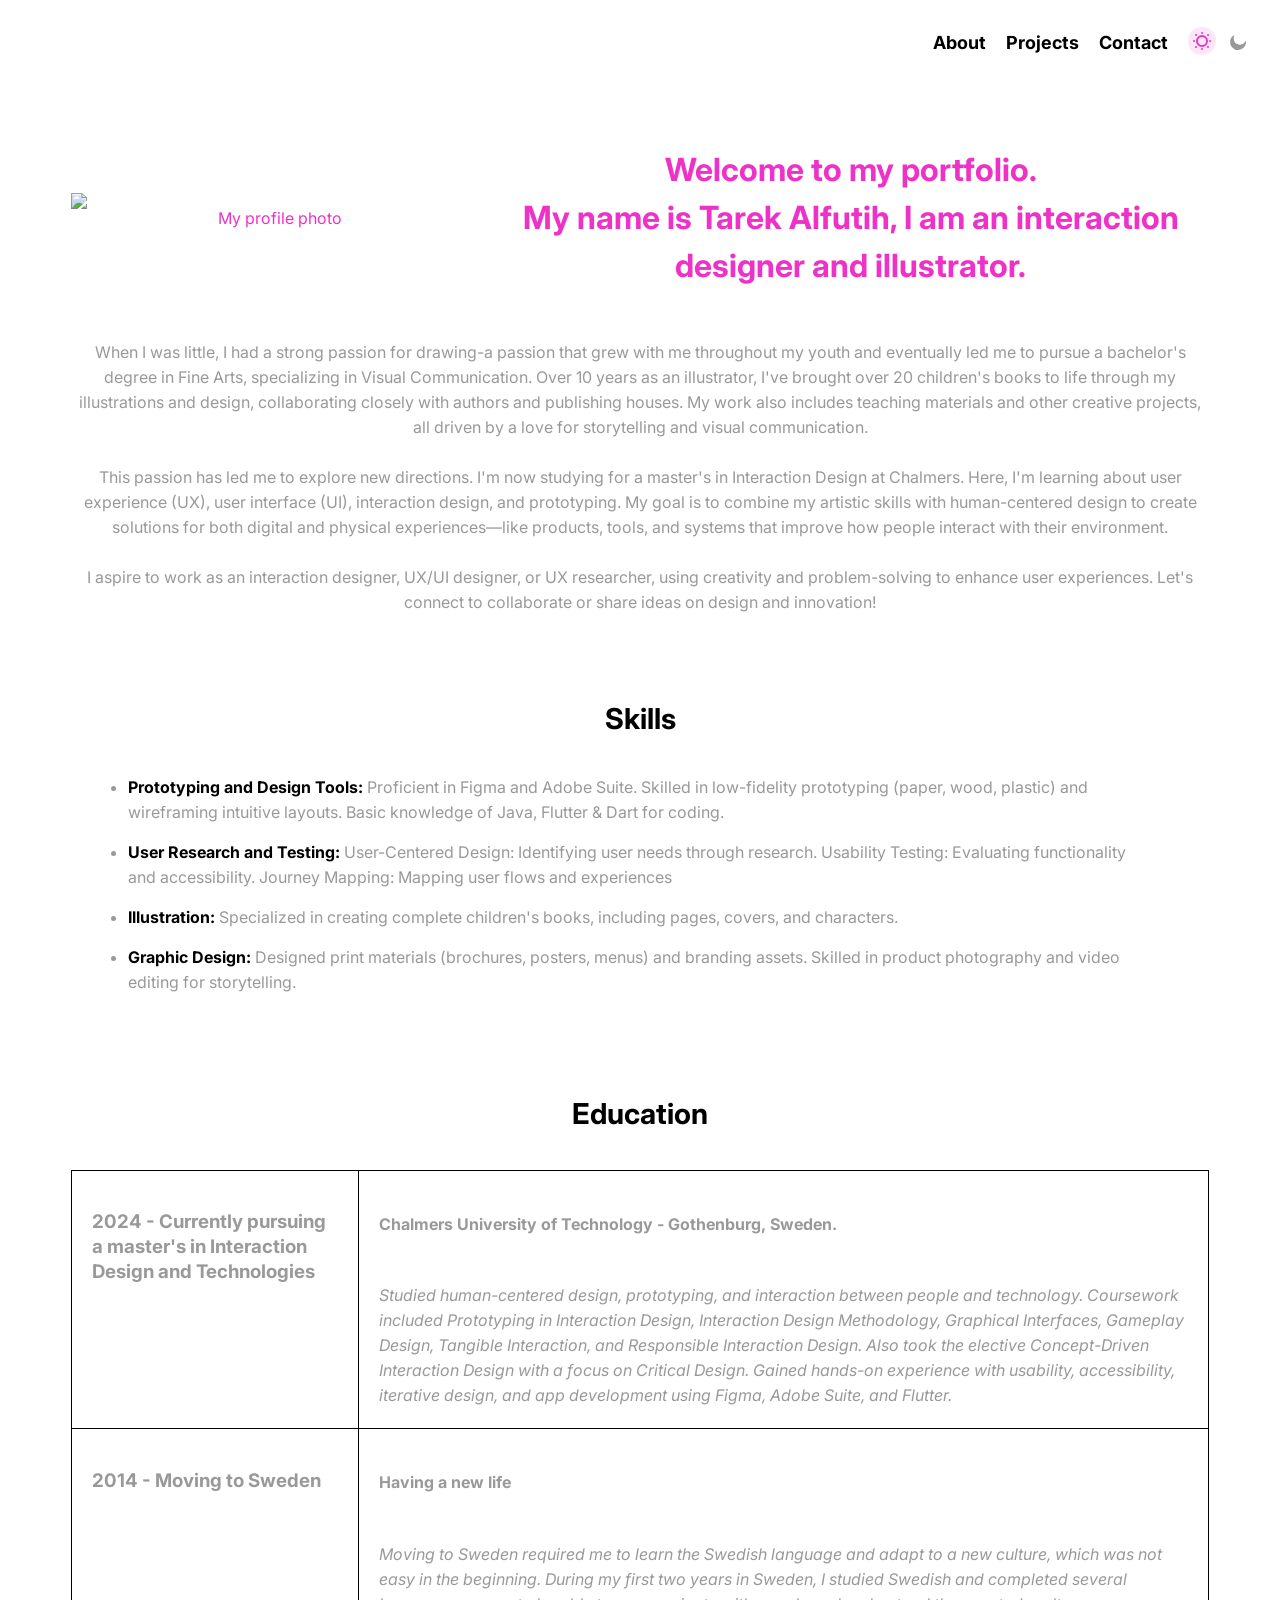
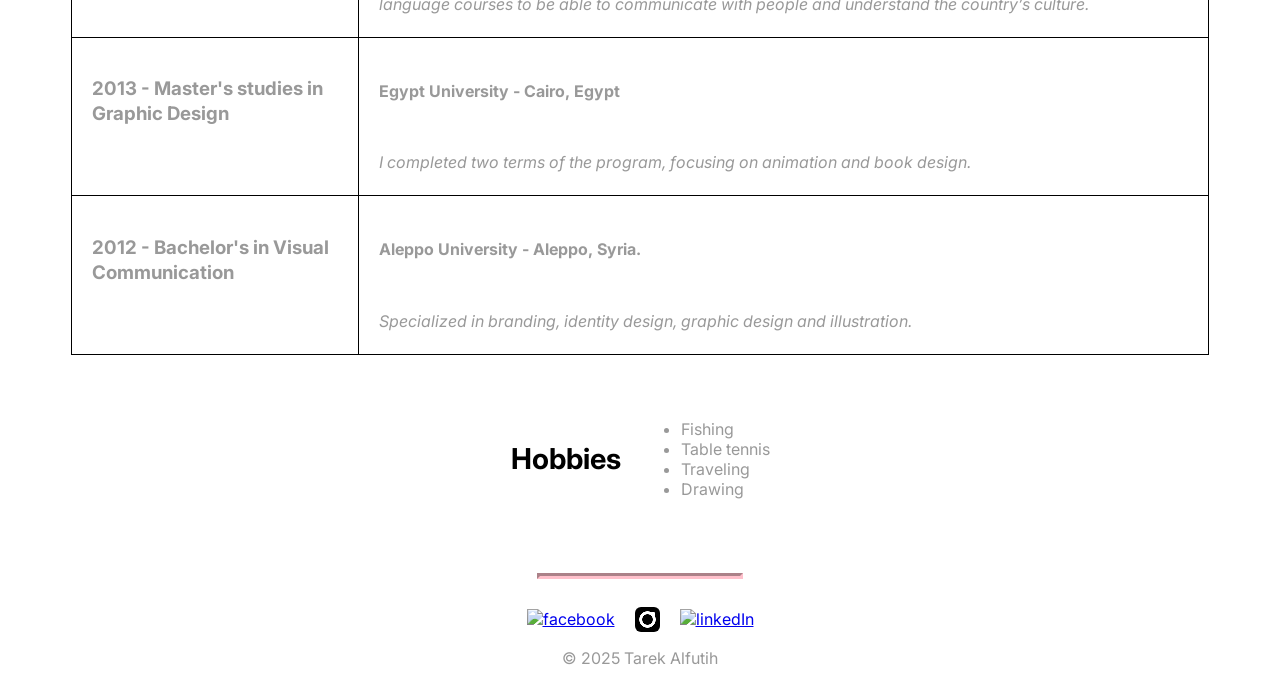
==== index.html @ be7edf4c "Add light and dark mode portfolio updates" ====
<!DOCTYPE html>
<html lang="en">
<head>
    <meta charset="UTF-8">
   <meta name="viewport" content="width=device-width, initial-scale=1.0">
   <link rel="preconnect" href="https://fonts.googleapis.com">
    <link rel="preconnect" href="https://fonts.gstatic.com" crossorigin>
    <link href="https://fonts.googleapis.com/css2?family=Germania+One&family=Inter:ital,opsz,wght@0,14..32,100..900;1,14..32,100..900&display=swap" rel="stylesheet">
   <link rel="stylesheet" href="css/style.css">
    <title>Tarek Alfutih</title>
</head>
<body>
    <header>
        <div>
        <nav>
            <ul>
                <li> <a href="index.html">About</a></li>
                <li><a href="projects.html">Projects</a></li>
                <li><a href="contact.html">Contact</a></li>
                <li class="theme-icons">
                    <button id="lightModeBtn" class="theme-icon-btn" type="button" aria-label="Light mode">
                        <span class="theme-icon theme-icon-sun"></span>
                    </button>
                    <button id="darkModeBtn" class="theme-icon-btn" type="button" aria-label="Dark mode">
                        <span class="theme-icon theme-icon-moon"></span>
                    </button>
                </li>
            </ul>
        </nav>
        </div>
    </header>
     <!--main--> 
     <main>
        <div class="my_photo">
            <img src="image/tarek.png" class="image_small" alt="My profile photo">
            <img src="image/tarek_big.png" class="image_big" alt="My profile photo">
            <h1 class="Welcome">Welcome to my portfolio. <br>
            My name is Tarek Alfutih, I am an interaction designer and illustrator.</h1>
        </div>
        <p class="under_welcome_text">When I was little, I had a strong passion for drawing-a passion that grew with me throughout my youth and eventually led me to pursue a bachelor's degree in Fine Arts, specializing in Visual Communication.
                Over 10 years as an illustrator, I've brought over 20 children's books to life through my illustrations and design, collaborating closely with authors and publishing houses. 
                My work also includes teaching materials and other creative projects, all driven by a love for storytelling and visual communication.<br><br>
                This passion has led me to explore new directions. I'm now studying for a master's in Interaction Design at Chalmers. 
                Here, I'm learning about user experience (UX), user interface (UI), interaction design, and prototyping. 
                My goal is to combine my artistic skills with human-centered design to create solutions for both digital and physical experiences—like products, tools, and systems that improve how people interact with their environment.<br><br>
                I aspire to work as an interaction designer, UX/UI designer, or UX researcher, using creativity and problem-solving to enhance user experiences. Let's connect to collaborate or share ideas on design and innovation!
                </p>
                
           
       
        <section class="skills">
                <h2>Skills</h2>
                <ul>
                    <li><strong>Prototyping and Design Tools:</strong>
                    Proficient in Figma and Adobe Suite.
                    Skilled in low-fidelity prototyping (paper,
                    wood, plastic) and wireframing intuitive layouts.
                    Basic knowledge of Java, Flutter & Dart for coding.</li>
                    <li><strong>User Research and Testing:</strong>
                    User-Centered Design: Identifying user needs through research.
                    Usability Testing: Evaluating functionality and accessibility.
                    Journey Mapping: Mapping user flows and experiences</li>
                    <li><strong>Illustration:</strong>
                    Specialized in creating complete children's books, including pages, covers, and characters.</li>
                    <li><strong>Graphic Design:</strong>
                    Designed print materials (brochures, posters, menus) and branding assets. 
                    Skilled in product photography and video editing for storytelling.</li>
                </ul>
        </section>

        <section class="education">
                <h2>Education</h2>
                <table>
                    <tr>
                        <th><h3>2024 - Currently pursuing a master's in Interaction Design and Technologies</h3></th>
                            <td><h4>Chalmers University of Technology - Gothenburg, Sweden.</h4><br>
                            <i>Studied human-centered design, prototyping, and interaction between people
                            and technology. Coursework included Prototyping in Interaction
                            Design, Interaction Design Methodology, Graphical Interfaces, Gameplay
                            Design, Tangible Interaction, and Responsible Interaction Design. Also took the
                            elective Concept-Driven Interaction Design with a focus on Critical Design. Gained
                            hands-on experience with usability, accessibility, iterative design, and app
                            development using Figma, Adobe Suite, and Flutter.
                            </i></td>
                    </tr>
                    <tr>
                        <th><h3>2014 - Moving to Sweden</h3></th>
                            <td><h4>Having a new life</h4><br>
                            <i>Moving to Sweden required me to learn the Swedish language and adapt to a new culture, which was not easy in the beginning.
                            During my first two years in Sweden, I studied Swedish and completed several language courses to be able to communicate with people and understand the country’s culture.
                            </i></td>
                    </tr>
                    <tr>
                        <th><h3>2013 - Master's studies in Graphic Design</h3></th>
                        <td><h4>Egypt University - Cairo, Egypt</h4><br>
                            <i>I completed two terms of the program, focusing on animation and book design.
                            </i></td>
                    </tr>
                    </tr>
                    <tr>
                        <th><h3>2012 - Bachelor's in Visual Communication</h3></th>
                            <td><h4>Aleppo University - Aleppo, Syria.</h4><br>
                            <i>Specialized in branding, identity design, graphic design and illustration.
                            </i></td>
                    </tr>
                    </tr>
                </table>
        </section>
       
            <div class="hobbies">
                <h2>Hobbies</h2>
                <ul>
                    <li>Fishing</li>
                    <li>Table tennis</li>
                    <li>Traveling</li>
                    <li>Drawing</li>
                </ul>
            </div>


    </main>
        <hr>
    <footer>
        <div class="social_media_continer">
            <div class="social_media" id="facebook"><a href="https://www.facebook.com"><img src="image/Facebook.png" alt="facebook" height="25px"></a></div>
            <div class="social_media" id="instgram"><a href="https://www.instagram.com" aria-label="Instagram"><span class="instagram-logo"></span></a></div>
            <div class="social_media" id="linkedin"><a href="https://www.linkedin.com/in/tarek-alfutih/"><img src="image/LinkedIn.png" alt="linkedIn" height="20px"></a></div>
        </div>
        <p>© 2025 Tarek Alfutih</p>
    </footer>
    <script src="js/theme.js"></script>
</body>
</html>
---- css/style.css ----
* {
font-family: "Inter", sans-serif;
}

:root {
    --background-color: white;
    --text-color: black;
    --muted-text-color: #999;
    --accent-color: rgb(238, 50, 200);
    --surface-color: white;
    --border-color: black;
    --shadow-color: rgba(0, 0, 0, 0.15);
}

body {
    background-color: var(--background-color);
    color: var(--text-color);
    transition: background-color 0.3s ease, color 0.3s ease;
}

body.dark-theme {
    --background-color: #111;
    --text-color: #f5f5f5;
    --muted-text-color: #c7c7c7;
    --surface-color: #1d1d1d;
    --border-color: #555;
    --shadow-color: rgba(0, 0, 0, 0.45);
}


header{
    padding: 20px;
}
nav ul {
    list-style: none;
    font-size: 18px;
    gap: 20px;
    display: flex;
    align-items: center;
    justify-content: flex-end;
    margin: 0;
    padding: 0;
}

nav a {
    text-decoration: none;
    color: var(--text-color);
    font-weight: bold;

}

nav a:hover {
    text-decoration: underline;
    color: var(--accent-color);
}

.theme-icons {
    display: flex;
    align-items: center;
    gap: 8px;
}

.theme-icon-btn {
    width: 28px;
    height: 28px;
    border: none;
    border-radius: 50%;
    background-color: transparent;
    color: var(--muted-text-color);
    cursor: pointer;
    display: flex;
    align-items: center;
    justify-content: center;
    padding: 0;
    transition: background-color 0.2s ease, color 0.2s ease, transform 0.2s ease;
}

.theme-icon-btn:hover,
.theme-icon-btn.active {
    background-color: rgba(238, 50, 200, 0.12);
    color: var(--accent-color);
}

.theme-icon-btn.active {
    transform: translateY(-1px);
}

.theme-icon-btn:focus-visible {
    outline: 3px solid rgba(238, 50, 200, 0.3);
    outline-offset: 2px;
}

.theme-icon {
    display: block;
    width: 16px;
    height: 16px;
    position: relative;
}

.theme-icon-sun {
    width: 12px;
    height: 12px;
    border: 2px solid currentColor;
    border-radius: 50%;
    box-sizing: border-box;
}

.theme-icon-sun::before {
    content: "";
    position: absolute;
    width: 2px;
    height: 2px;
    border-radius: 50%;
    background-color: currentColor;
    top: -5px;
    left: 3px;
    box-shadow:
        0 16px 0 currentColor,
        8px 8px 0 currentColor,
        -8px 8px 0 currentColor,
        6px 2px 0 currentColor,
        -6px 2px 0 currentColor,
        6px 14px 0 currentColor,
        -6px 14px 0 currentColor;
}

.theme-icon-moon {
    width: 16px;
    height: 16px;
    border-radius: 50%;
    background:
        radial-gradient(circle at 68% 32%, transparent 0 6px, currentColor 6.5px);
    transform: rotate(-18deg);
}

.dark-theme .social_media img {
    filter: brightness(0) invert(1);
}

.instagram-logo {
    width: 25px;
    height: 25px;
    display: block;
    border-radius: 6px;
    background:
        radial-gradient(circle at 72% 28%, var(--background-color) 0 2px, transparent 2.5px),
        radial-gradient(circle at center, transparent 0 5px, var(--background-color) 5.5px 8px, transparent 8.5px),
        var(--text-color);
}

.my_photo{
    display: flex;
    justify-content: center;
    align-items: center;
    gap: 20px;
    color: var(--accent-color);
    line-height: 50px;
    
    margin: 0 auto;
    max-width: 90%;
    
    

}
.image_small{
    display: none;
    max-width: 90%;
    margin-bottom: 2em;
}

.image_big{
    max-width: 70%;
    margin-bottom: 3em;
    

}


.under_welcome_text{
color: var(--muted-text-color);
line-height: 25px;
margin: 0 auto;
max-width: 90%;
text-align: center;
padding-bottom: 3em;


}

h1, h2{

    text-align: center;


   
}

h1{
    font-size: 2.5rem;
    line-height: 3.5rem;
}

h2{
    font-size: 2rem;
    line-height: 4rem;
}

h3{
    color: var(--muted-text-color);
}
.skills{

   line-height: 25px;
    margin: 0 auto;
    padding-bottom: 3em;
    max-width: 90%;
    place-items: center;
    
}

.skills ul {
  max-width: 90%;
  margin: 0 auto;     /* center horizontally */
  padding-left: 0;    /* remove default ul indent */
}

.skills li{
    margin-bottom: 15px;
    color: var(--muted-text-color);
    text-align: left;
}

.skills li strong {
  color: var(--text-color);
}

.education{
    margin-bottom: 3em;
    
    
}
.education table {

  border: 1px solid var(--border-color);
  border-collapse: collapse;
    max-width: 90%;
    margin: 0 auto;
    
}


.education th,
.education td {
  border: 1px solid var(--border-color);
  padding: 20px;
  line-height: 25px;
  text-align: left;
  color: var(--muted-text-color);
  vertical-align: top;
}

.hobbies{
    list-style: none;
    gap: 20px;
    display: flex;
    justify-content: center;
    align-items: center;
    
}
.hobbies li{
    color: var(--muted-text-color);
}
.social_media_continer{
    padding-top: 20px;
    display: flex;
    justify-content: center; /* center items horizontily أفقيًاinside a flex container */
    align-items: center; /*center items vertically عموديًا inside a flex container */
    gap: 20px;
}

footer{
    text-align: center;
    color: var(--muted-text-color);
}


hr{
    border-color: pink;
    border-width: 3px;
    max-width: 200px;
}

main{
    padding-bottom: 50px;
    padding-top: 50px;
}


@media screen and (max-width: 1300px) {
    .image_big{
        display: flex;
        margin: 0 auto;
        width: 50%;
    }
  
    .my_photo {
        display: flex;    
        text-align: center;
        margin-bottom: 30px;

        
        }

    .image_small{
        display: none;

    }
    
    .Welcome{
        margin: 20px auto;
        font-size: 2rem;
        line-height: 3rem;


    }

    h2{
        font-size: 1.8rem;
        line-height: 4rem;
    }

} 


/* Medium devices (laptops/tablets landscape, <992px) */
@media screen and (max-width: 992px) {

    .image_big{
        display: block;
        margin: 0 auto;
        width: 70%;
    }
  
    .my_photo {
        display: block;    
        text-align: center;

        
        }

    .image_small{
        display: none;

    }
    
    .Welcome{
        margin: 20px auto;
        font-size: 2rem;
        width: 90%;


    }

    h1{
    font-size: 1.8rem;
    line-height: 3rem;
    }

    h2{
    font-size: 1.6rem;
    line-height: 4rem;
    }
 

} 
/* Medium devices (576px) */
@media screen and (max-width: 576px) {

    .image_big{
        display: none;
    }
  
    .my_photo {
        display: block;    
        text-align: center;

        
        }

    .image_small{
        display: block;
        margin: 0 auto;
        width: 90%;

    }
    
    .Welcome{
        margin: 20px auto;
        font-size: 1.2rem;
        width: 90%;
        line-height: 1.9rem;
    }
    
    h1{
    font-size: 1.5rem;
    line-height: 1.5rem;
    }

    h2{
    font-size: 1.1rem;
    line-height: 2.5rem;
    }
    .under_welcome_text,
    .skills, .education, .hobbies, h3, h4, footer, nav ul, p{
        font-size: 0.8rem;
    }

    .skills ul {
    max-width: 95%;
    }

}
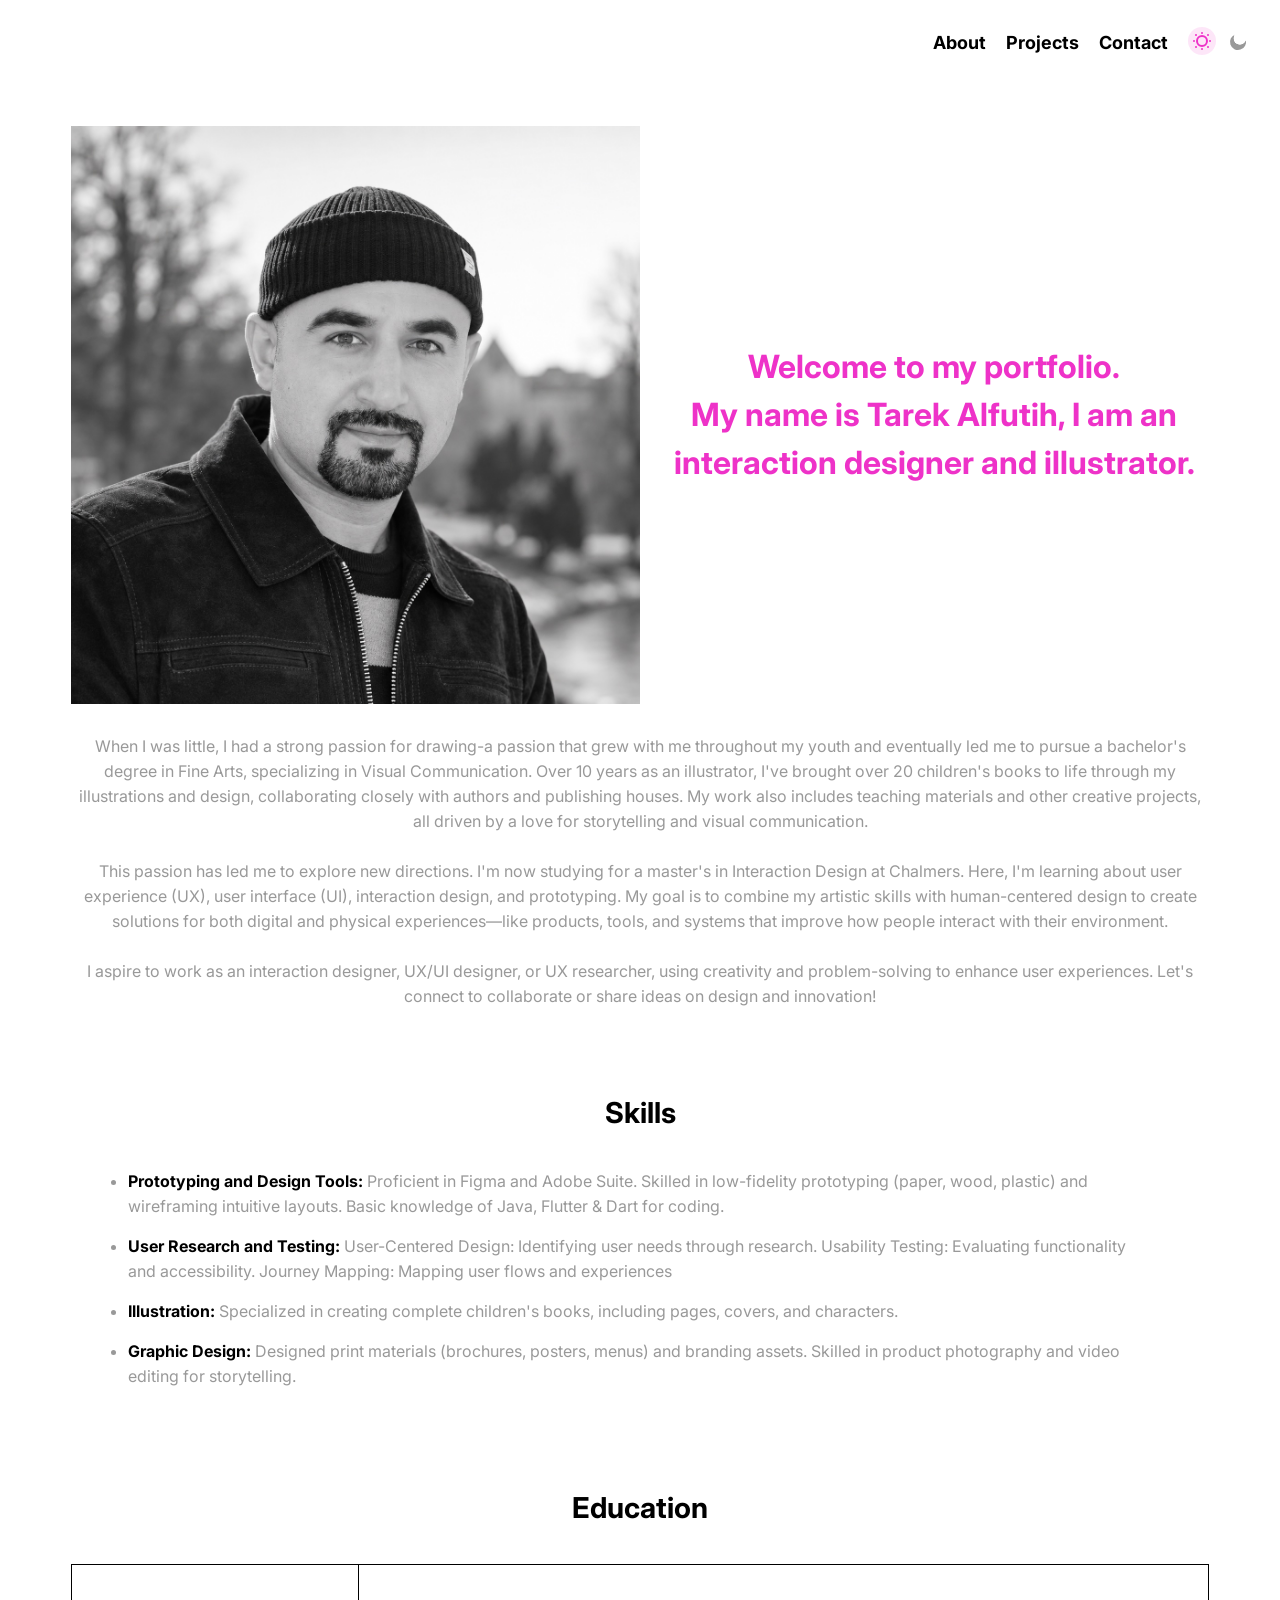
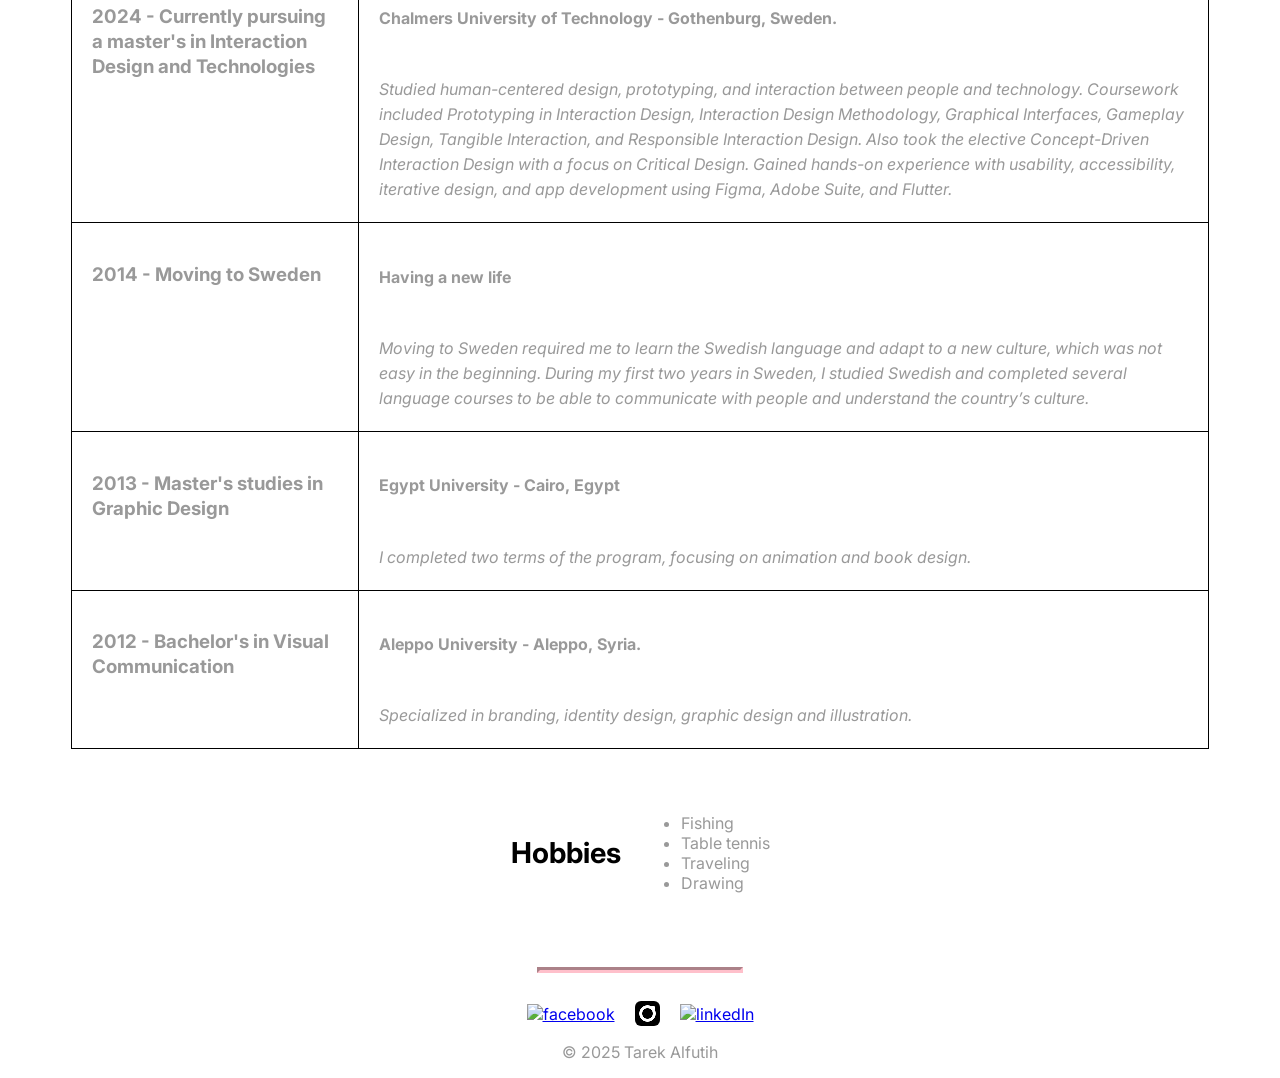
==== commit f925cf24: "Update my page" ====
--- a/index.html
+++ b/index.html
@@ -32,8 +32,8 @@
      <!--main--> 
      <main>
         <div class="my_photo">
-            <img src="image/tarek.png" class="image_small" alt="My profile photo">
-            <img src="image/tarek_big.png" class="image_big" alt="My profile photo">
+            <img src="Image/my-photo-ai.jpg" class="image_small" alt="My profile photo">
+            <img src="Image/my-photo-ai.jpg" class="image_big" alt="My profile photo">
             <h1 class="Welcome">Welcome to my portfolio. <br>
             My name is Tarek Alfutih, I am an interaction designer and illustrator.</h1>
         </div>
@@ -122,9 +122,9 @@
         <hr>
     <footer>
         <div class="social_media_continer">
-            <div class="social_media" id="facebook"><a href="https://www.facebook.com"><img src="image/Facebook.png" alt="facebook" height="25px"></a></div>
+            <div class="social_media" id="facebook"><a href="https://www.facebook.com"><img src="Image/Facebook.png" alt="facebook" height="25px"></a></div>
             <div class="social_media" id="instgram"><a href="https://www.instagram.com" aria-label="Instagram"><span class="instagram-logo"></span></a></div>
-            <div class="social_media" id="linkedin"><a href="https://www.linkedin.com/in/tarek-alfutih/"><img src="image/LinkedIn.png" alt="linkedIn" height="20px"></a></div>
+            <div class="social_media" id="linkedin"><a href="https://www.linkedin.com/in/tarek-alfutih/"><img src="Image/LinkedIn.png" alt="linkedIn" height="20px"></a></div>
         </div>
         <p>© 2025 Tarek Alfutih</p>
     </footer>
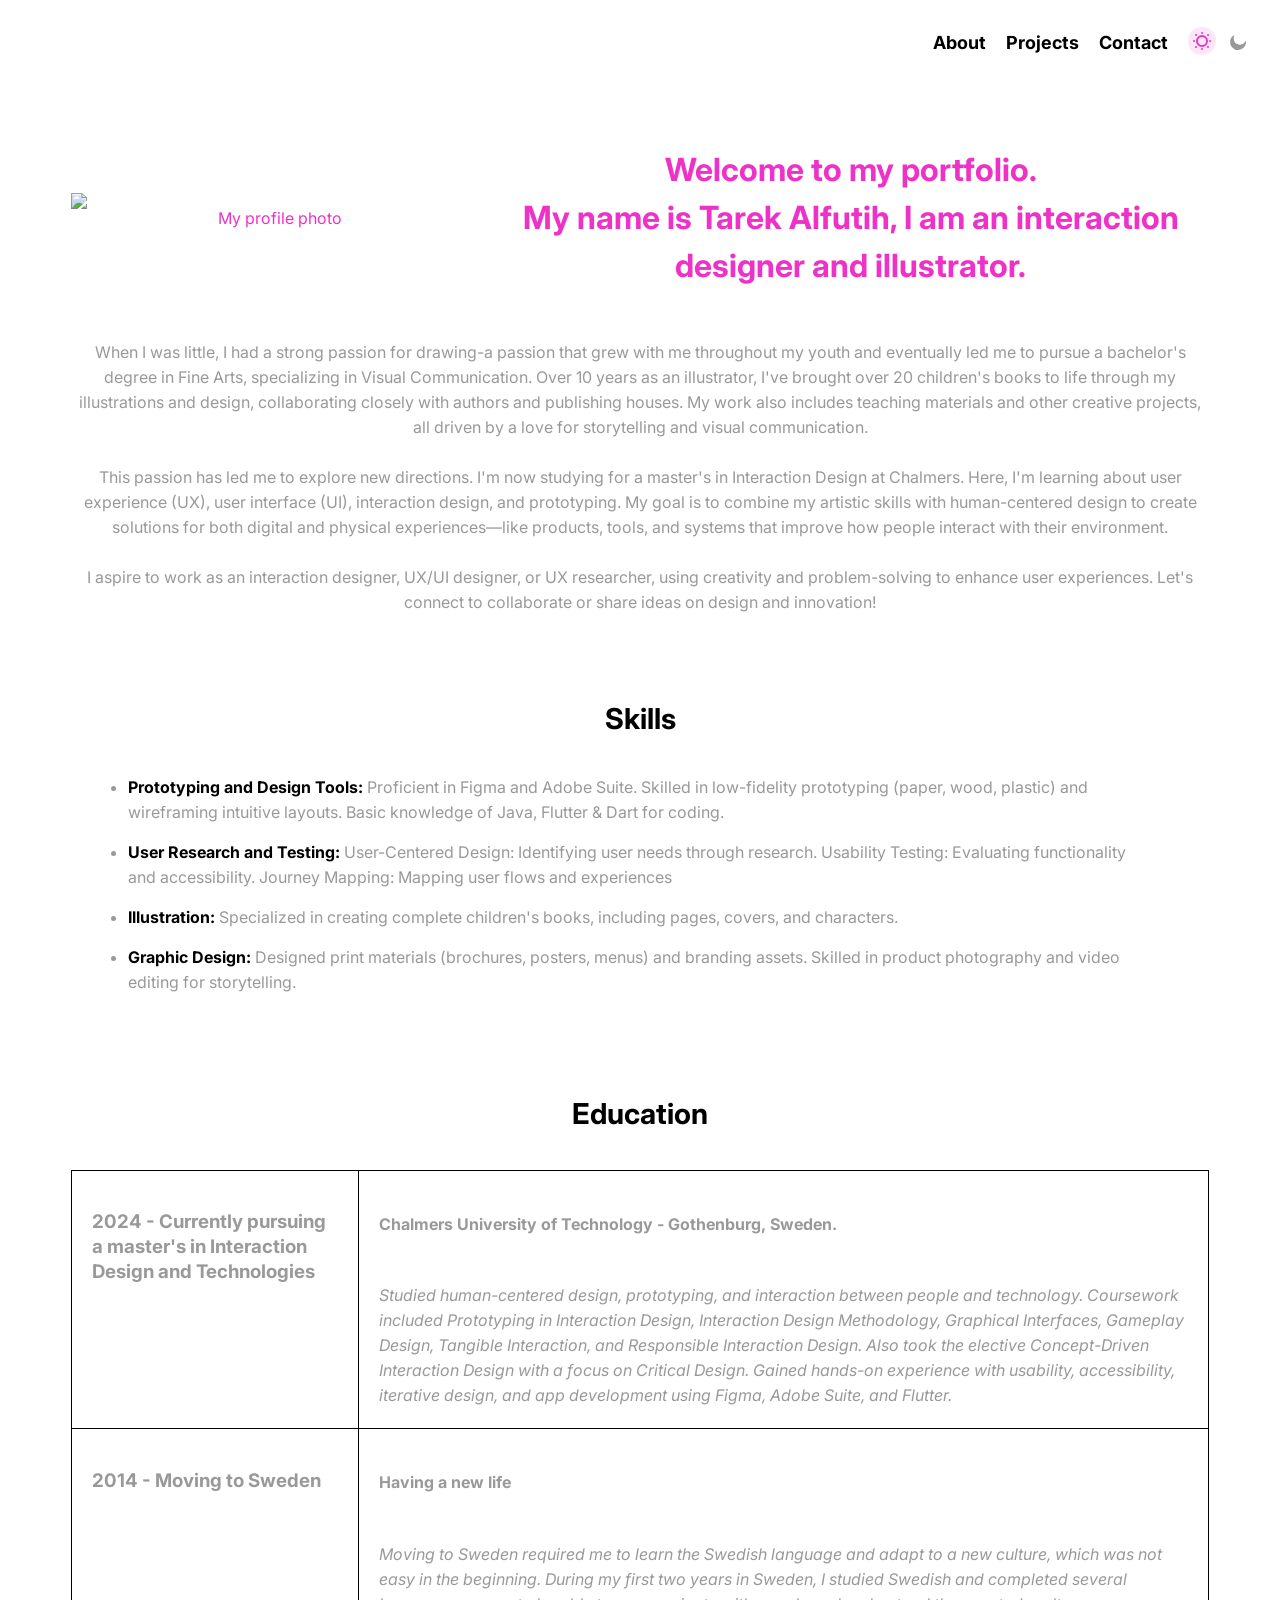
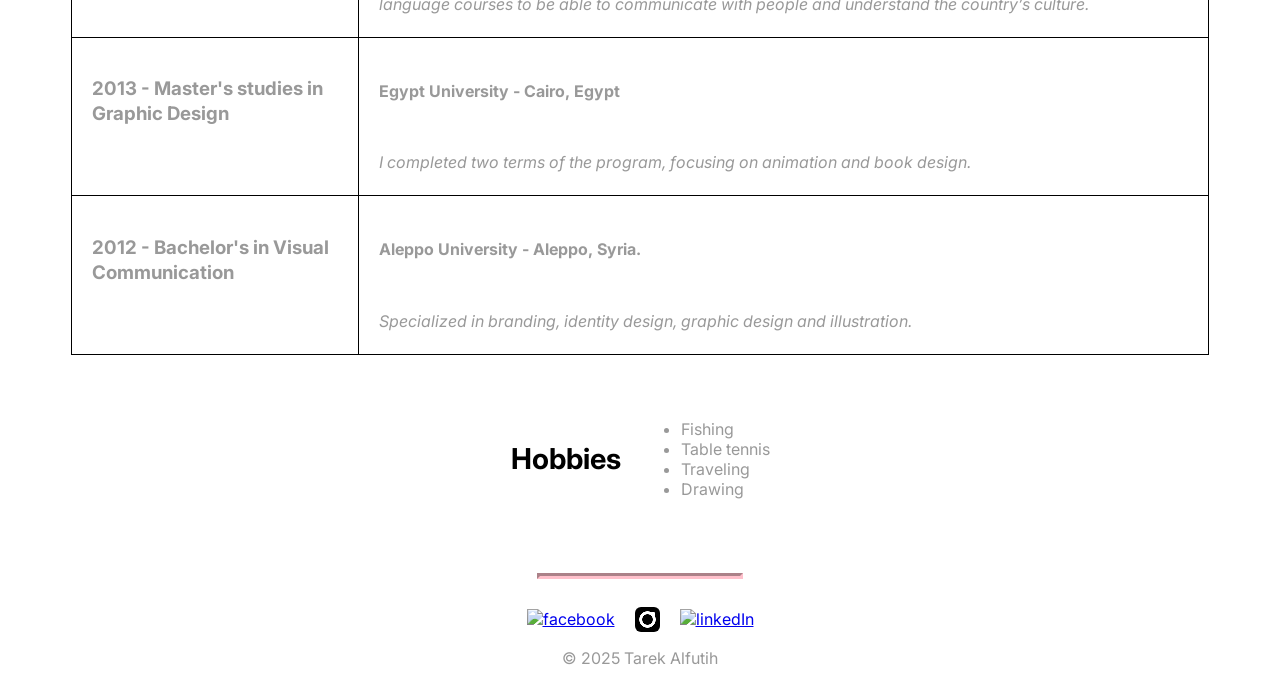
==== commit 2f20f256: "Undo the image" ====
--- a/index.html
+++ b/index.html
@@ -32,8 +32,8 @@
      <!--main--> 
      <main>
         <div class="my_photo">
-            <img src="Image/my-photo-ai.jpg" class="image_small" alt="My profile photo">
-            <img src="Image/my-photo-ai.jpg" class="image_big" alt="My profile photo">
+            <img src="Image/tarek.png" class="image_small" alt="My profile photo">
+            <img src="Image/tarek_big.png" class="image_big" alt="My profile photo">
             <h1 class="Welcome">Welcome to my portfolio. <br>
             My name is Tarek Alfutih, I am an interaction designer and illustrator.</h1>
         </div>
